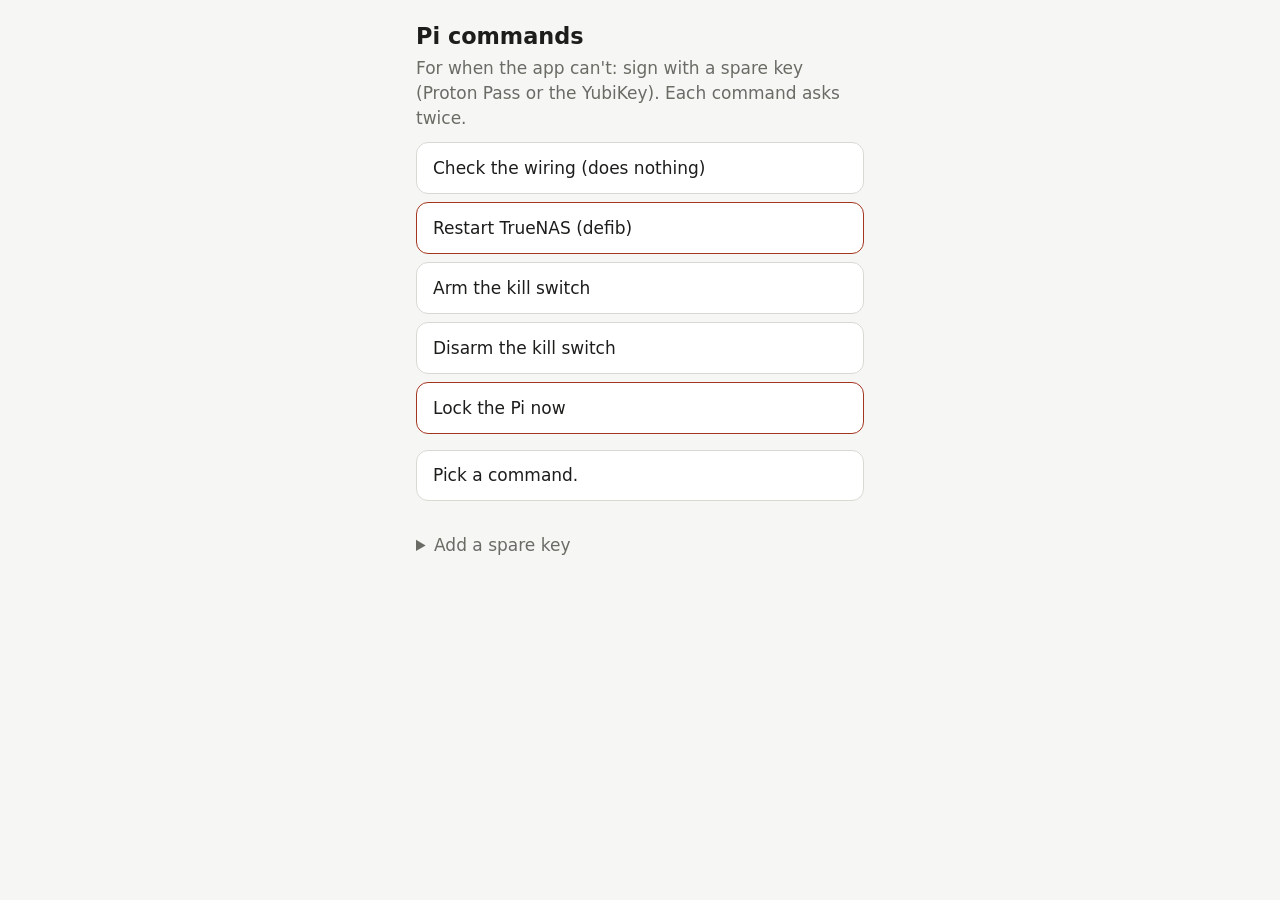
==== scripts/pi/app-commands/page/index.html @ 6a2ac901 "feat(app-commands): WebAuthn spare keys and the Pi signing page Keys file takes p256 and webauthn li" ====
<!DOCTYPE html>
<html lang="en">
<head>
<meta charset="utf-8">
<meta name="viewport" content="width=device-width, initial-scale=1">
<meta name="robots" content="noindex">
<title>Pi commands</title>
<style>
  :root { color-scheme: light dark; --bg: #f6f6f4; --fg: #1d1d1b; --mute: #6b6b66; --card: #fff; --line: #d9d9d4;
          --warn: #a3361f; --ok: #2c6b3f; }
  @media (prefers-color-scheme: dark) { :root { --bg: #161615; --fg: #ececea; --mute: #a2a29c; --card: #222220;
          --line: #3a3a37; --warn: #ff8a6e; --ok: #7fcf95; } }
  * { box-sizing: border-box; }
  body { margin: 0; font: 17px/1.45 system-ui, sans-serif; background: var(--bg); color: var(--fg); }
  main { max-width: 30rem; margin: 0 auto; padding: 1.25rem 1rem 3rem; }
  h1 { font-size: 1.4rem; margin: 0 0 .25rem; }
  h2 { font-size: 1.05rem; margin: 2rem 0 .5rem; }
  p { margin: .25rem 0 .75rem; color: var(--mute); }
  button { display: block; width: 100%; min-height: 3.25rem; margin: .5rem 0; padding: .75rem 1rem; font: inherit;
           text-align: left; color: var(--fg); background: var(--card); border: 1px solid var(--line);
           border-radius: .75rem; cursor: pointer; }
  button.danger { border-color: var(--warn); }
  button:disabled { opacity: .5; }
  #status { min-height: 3rem; margin: 1rem 0; padding: .75rem 1rem; border-radius: .75rem; background: var(--card);
            border: 1px solid var(--line); white-space: pre-wrap; overflow-wrap: anywhere; }
  #status.bad { border-color: var(--warn); }
  #status.good { border-color: var(--ok); }
  #confirm { display: none; }
  input, textarea { width: 100%; font: inherit; padding: .6rem .75rem; color: var(--fg); background: var(--card);
                    border: 1px solid var(--line); border-radius: .5rem; }
  textarea { min-height: 7rem; font-family: ui-monospace, monospace; font-size: .8rem; }
  details { margin-top: 2rem; }
  summary { cursor: pointer; color: var(--mute); }
</style>
</head>
<body>
<main>
  <h1>Pi commands</h1>
  <p>For when the app can't: sign with a spare key (Proton Pass or the YubiKey). Each command asks twice.</p>

  <div id="actions">
    <button data-action="probe">Check the wiring (does nothing)</button>
    <button data-action="defib-fire" class="danger">Restart TrueNAS (defib)</button>
    <button data-action="kill-arm">Arm the kill switch</button>
    <button data-action="kill-off">Disarm the kill switch</button>
    <button data-action="kill-on" class="danger">Lock the Pi now</button>
  </div>

  <div id="confirm">
    <h2 id="confirm-q"></h2>
    <button id="yes" class="danger">Yes, do it</button>
    <button id="no">No, cancel</button>
  </div>

  <div id="status" role="status" aria-live="polite">Pick a command.</div>

  <details>
    <summary>Add a spare key</summary>
    <p>Makes a new passkey for this page and shows the line to pin on the Pi. Pinning is done by hand; until then
      the key can't do anything.</p>
    <label for="kname">Name (lowercase, like proton-pass or yubikey)</label>
    <input id="kname" autocomplete="off" autocapitalize="none" spellcheck="false">
    <button id="enroll">Make the key</button>
    <textarea id="line" readonly></textarea>
  </details>
</main>
<script src="/app.js"></script>
</body>
</html>
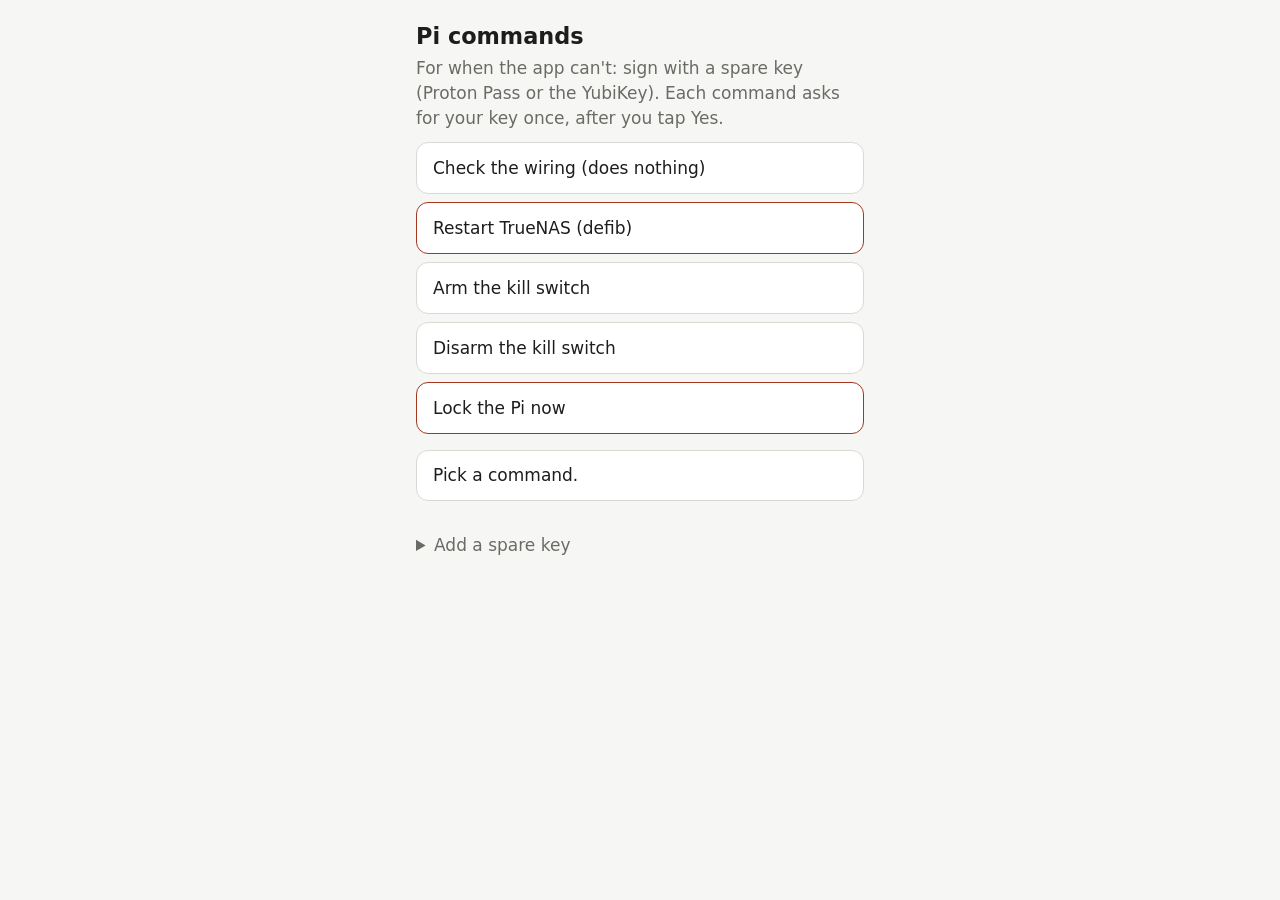
==== commit 492f4987: "feat(app-commands): one passkey prompt per command The page signs once, over a stateless MAC'd Pi no" ====
--- a/scripts/pi/app-commands/page/index.html
+++ b/scripts/pi/app-commands/page/index.html
@@ -36,7 +36,7 @@
 <body>
 <main>
   <h1>Pi commands</h1>
-  <p>For when the app can't: sign with a spare key (Proton Pass or the YubiKey). Each command asks twice.</p>
+  <p>For when the app can't: sign with a spare key (Proton Pass or the YubiKey). Each command asks for your key once, after you tap Yes.</p>
 
   <div id="actions">
     <button data-action="probe">Check the wiring (does nothing)</button>
@@ -48,6 +48,10 @@
 
   <div id="confirm">
     <h2 id="confirm-q"></h2>
+    <div id="code-box">
+      <label id="code-label" for="code"></label>
+      <input id="code" inputmode="numeric" autocomplete="one-time-code" maxlength="6" pattern="[0-9]{6}">
+    </div>
     <button id="yes" class="danger">Yes, do it</button>
     <button id="no">No, cancel</button>
   </div>
